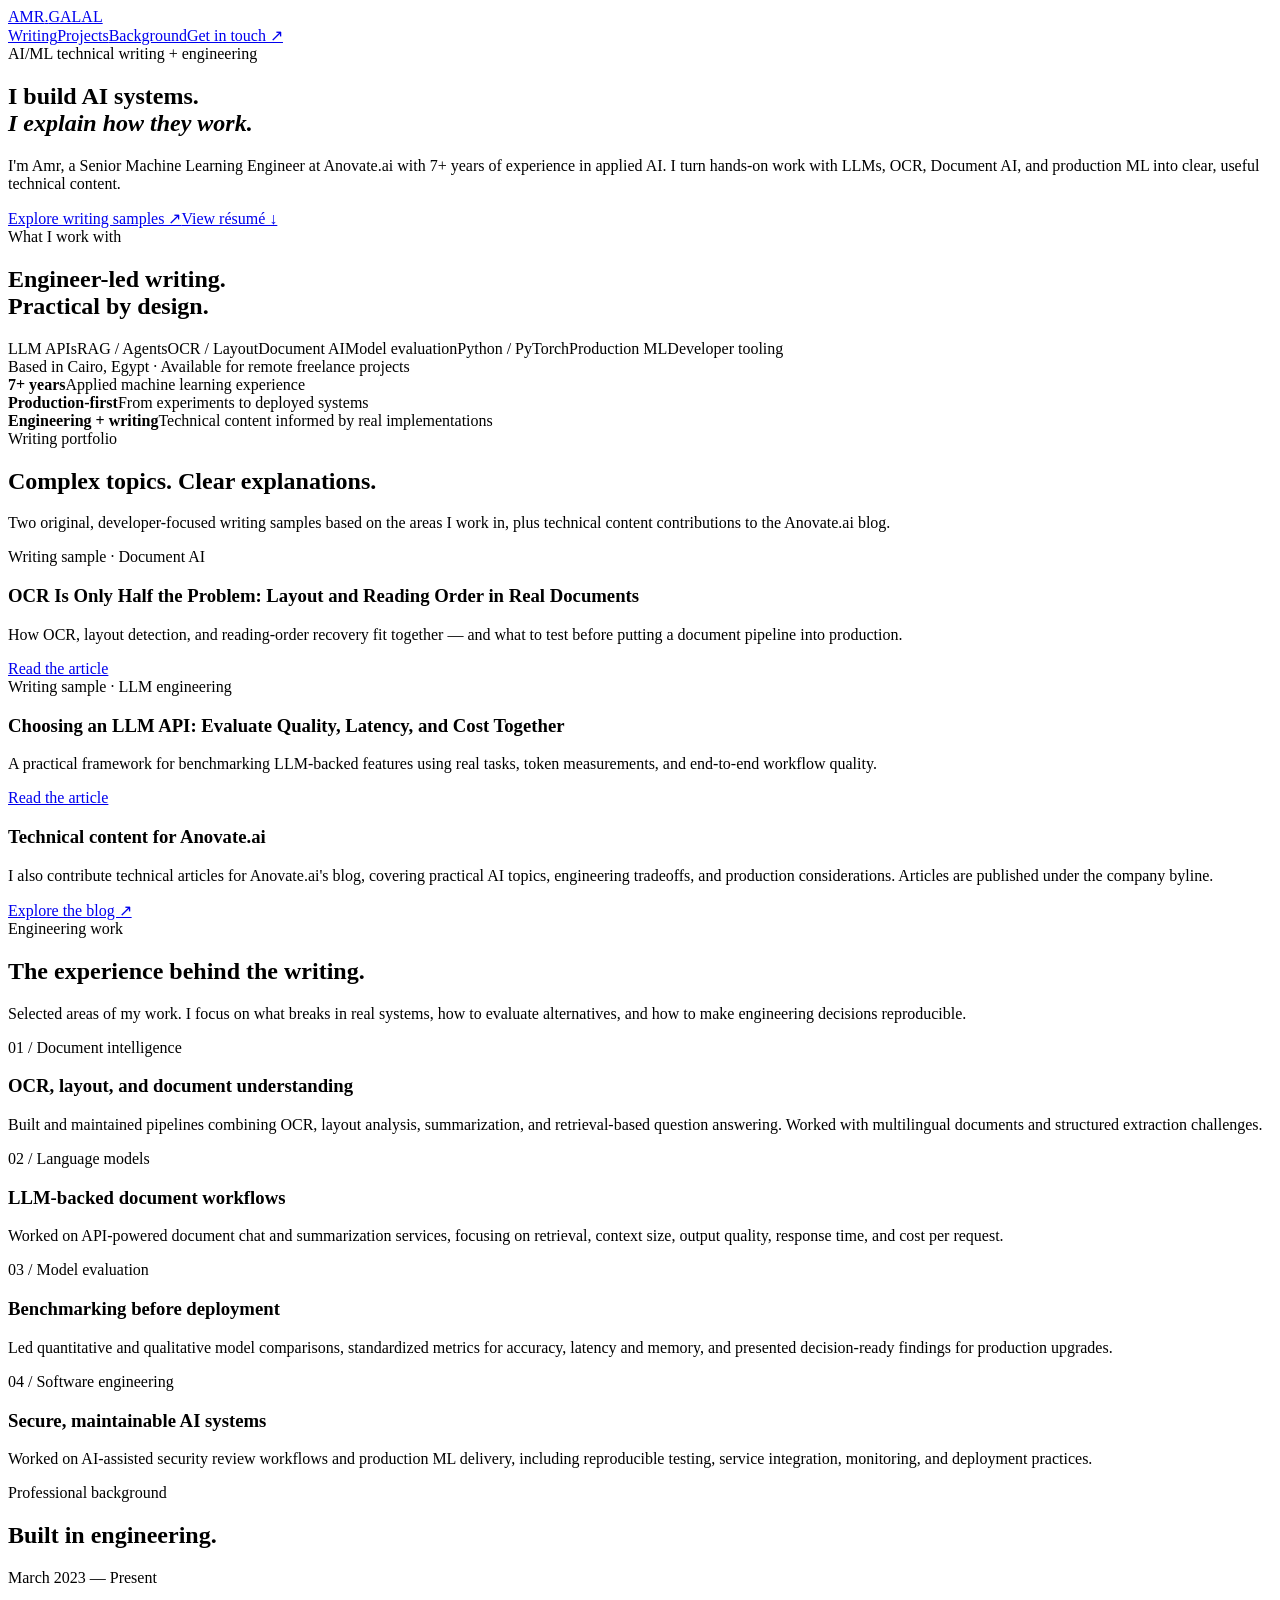
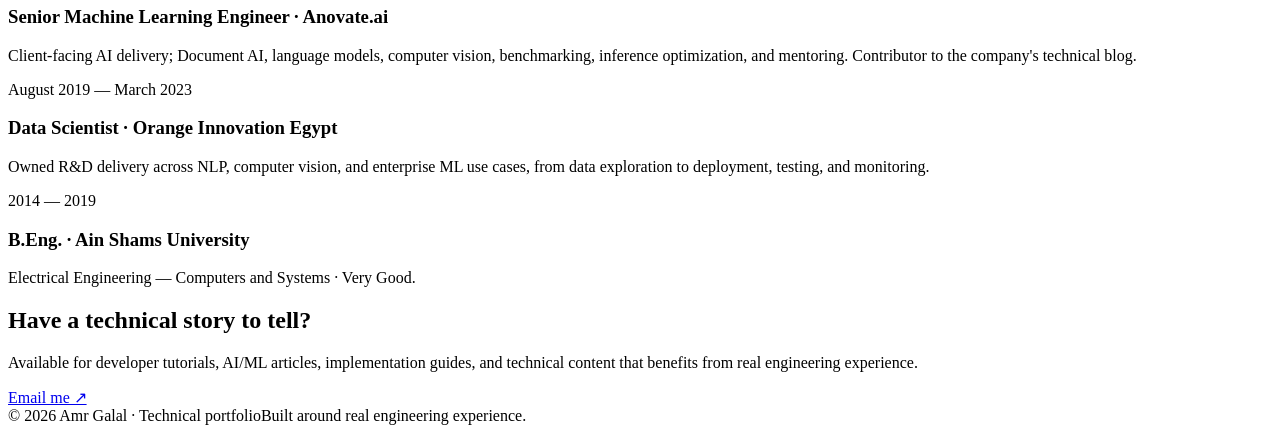
==== index.html @ cd38565d "Add portfolio index.html" ====
<!doctype html><html lang="en"><head><meta charset="utf-8"><meta name="viewport" content="width=device-width,initial-scale=1"><meta name="theme-color" content="#f9fbfe"><meta name="description" content="Amr Galal — senior ML engineer and AI/ML technical writer. Production experience with LLMs, OCR, Document AI, RAG, and model evaluation."><title>Amr Galal | AI/ML Technical Writer & Senior ML Engineer</title><link rel="stylesheet" href="style.css"></head><body>
<nav><a class="brand" href="#top">AMR<span>.</span>GALAL</a><div class="navlinks"><a href="#writing">Writing</a><a href="#projects">Projects</a><a href="#experience">Background</a><a class="pill" href="mailto:a.galal.arafa@gmail.com">Get in touch ↗</a></div></nav>
<main id="top">
<section class="hero"><div><div class="eyebrow">AI/ML technical writing + engineering</div><h1>I build AI systems.<br><em>I explain how they work.</em></h1><p class="lead">I'm Amr, a Senior Machine Learning Engineer at Anovate.ai with 7+ years of experience in applied AI. I turn hands-on work with LLMs, OCR, Document AI, and production ML into clear, useful technical content.</p><div class="actions"><a class="btn" href="#writing">Explore writing samples ↗</a><a class="btn secondary" href="Amr_Galal_Technical_Writer_Resume.pdf" target="_blank" rel="noopener">View résumé ↓</a></div></div><aside class="panel"><div class="mini">What I work with</div><h2>Engineer-led writing.<br>Practical by design.</h2><div class="skills-mini"><span>LLM APIs</span><span>RAG / Agents</span><span>OCR / Layout</span><span>Document AI</span><span>Model evaluation</span><span>Python / PyTorch</span><span>Production ML</span><span>Developer tooling</span></div><div class="bottom">Based in Cairo, Egypt · Available for remote freelance projects</div></aside></section>
<div class="stats"><div class="stat"><strong>7+ years</strong><span>Applied machine learning experience</span></div><div class="stat"><strong>Production-first</strong><span>From experiments to deployed systems</span></div><div class="stat"><strong>Engineering + writing</strong><span>Technical content informed by real implementations</span></div></div>
<section class="section" id="writing"><div class="section-header"><div><div class="kicker">Writing portfolio</div><h2>Complex topics. Clear explanations.</h2><p class="deck">Two original, developer-focused writing samples based on the areas I work in, plus technical content contributions to the Anovate.ai blog.</p></div></div>
<div class="grid2"><article class="tile"><div class="tag">Writing sample · Document AI</div><h3>OCR Is Only Half the Problem: Layout and Reading Order in Real Documents</h3><p>How OCR, layout detection, and reading-order recovery fit together — and what to test before putting a document pipeline into production.</p><a class="read" href="writing/ocr-layout-reading-order.html">Read the article</a></article>
<article class="tile"><div class="tag">Writing sample · LLM engineering</div><h3>Choosing an LLM API: Evaluate Quality, Latency, and Cost Together</h3><p>A practical framework for benchmarking LLM-backed features using real tasks, token measurements, and end-to-end workflow quality.</p><a class="read" href="writing/evaluating-llm-apis.html">Read the article</a></article></div>
<div class="published"><div><h3>Technical content for Anovate.ai</h3><p>I also contribute technical articles for Anovate.ai's blog, covering practical AI topics, engineering tradeoffs, and production considerations. Articles are published under the company byline.</p></div><a href="https://anovate.ai/blog" target="_blank" rel="noopener noreferrer">Explore the blog ↗</a></div>
</section>
<section class="section" id="projects"><div class="section-header"><div><div class="kicker">Engineering work</div><h2>The experience behind the writing.</h2><p class="deck">Selected areas of my work. I focus on what breaks in real systems, how to evaluate alternatives, and how to make engineering decisions reproducible.</p></div></div><div class="grid2">
<article class="tile project"><div class="num">01 / Document intelligence</div><h3>OCR, layout, and document understanding</h3><p>Built and maintained pipelines combining OCR, layout analysis, summarization, and retrieval-based question answering. Worked with multilingual documents and structured extraction challenges.</p></article>
<article class="tile project"><div class="num">02 / Language models</div><h3>LLM-backed document workflows</h3><p>Worked on API-powered document chat and summarization services, focusing on retrieval, context size, output quality, response time, and cost per request.</p></article>
<article class="tile project"><div class="num">03 / Model evaluation</div><h3>Benchmarking before deployment</h3><p>Led quantitative and qualitative model comparisons, standardized metrics for accuracy, latency and memory, and presented decision-ready findings for production upgrades.</p></article>
<article class="tile project"><div class="num">04 / Software engineering</div><h3>Secure, maintainable AI systems</h3><p>Worked on AI-assisted security review workflows and production ML delivery, including reproducible testing, service integration, monitoring, and deployment practices.</p></article>
</div></section>
<section class="section" id="experience"><div class="section-header"><div><div class="kicker">Professional background</div><h2>Built in engineering.</h2></div></div><div class="timeline"><div class="job"><div class="date">March 2023 — Present</div><h3>Senior Machine Learning Engineer · Anovate.ai</h3><p>Client-facing AI delivery; Document AI, language models, computer vision, benchmarking, inference optimization, and mentoring. Contributor to the company's technical blog.</p></div><div class="job"><div class="date">August 2019 — March 2023</div><h3>Data Scientist · Orange Innovation Egypt</h3><p>Owned R&D delivery across NLP, computer vision, and enterprise ML use cases, from data exploration to deployment, testing, and monitoring.</p></div><div class="job"><div class="date">2014 — 2019</div><h3>B.Eng. · Ain Shams University</h3><p>Electrical Engineering — Computers and Systems · Very Good.</p></div></div></section>
<section class="contact" id="contact"><div><h2>Have a technical story to tell?</h2><p>Available for developer tutorials, AI/ML articles, implementation guides, and technical content that benefits from real engineering experience.</p></div><div class="actions"><a class="btn" href="mailto:a.galal.arafa@gmail.com">Email me ↗</a><a class="btn secondary" style="background:transparent;border-color:#7385a4;color:white" href="https://www.linkedin.com/in/amrgalal7" target="_blank" rel="noopener noreferrer">LinkedIn ↗</a></div></section>
</main><footer><span>© 2026 Amr Galal · Technical portfolio</span><span>Built around real engineering experience.</span></footer></body></html>
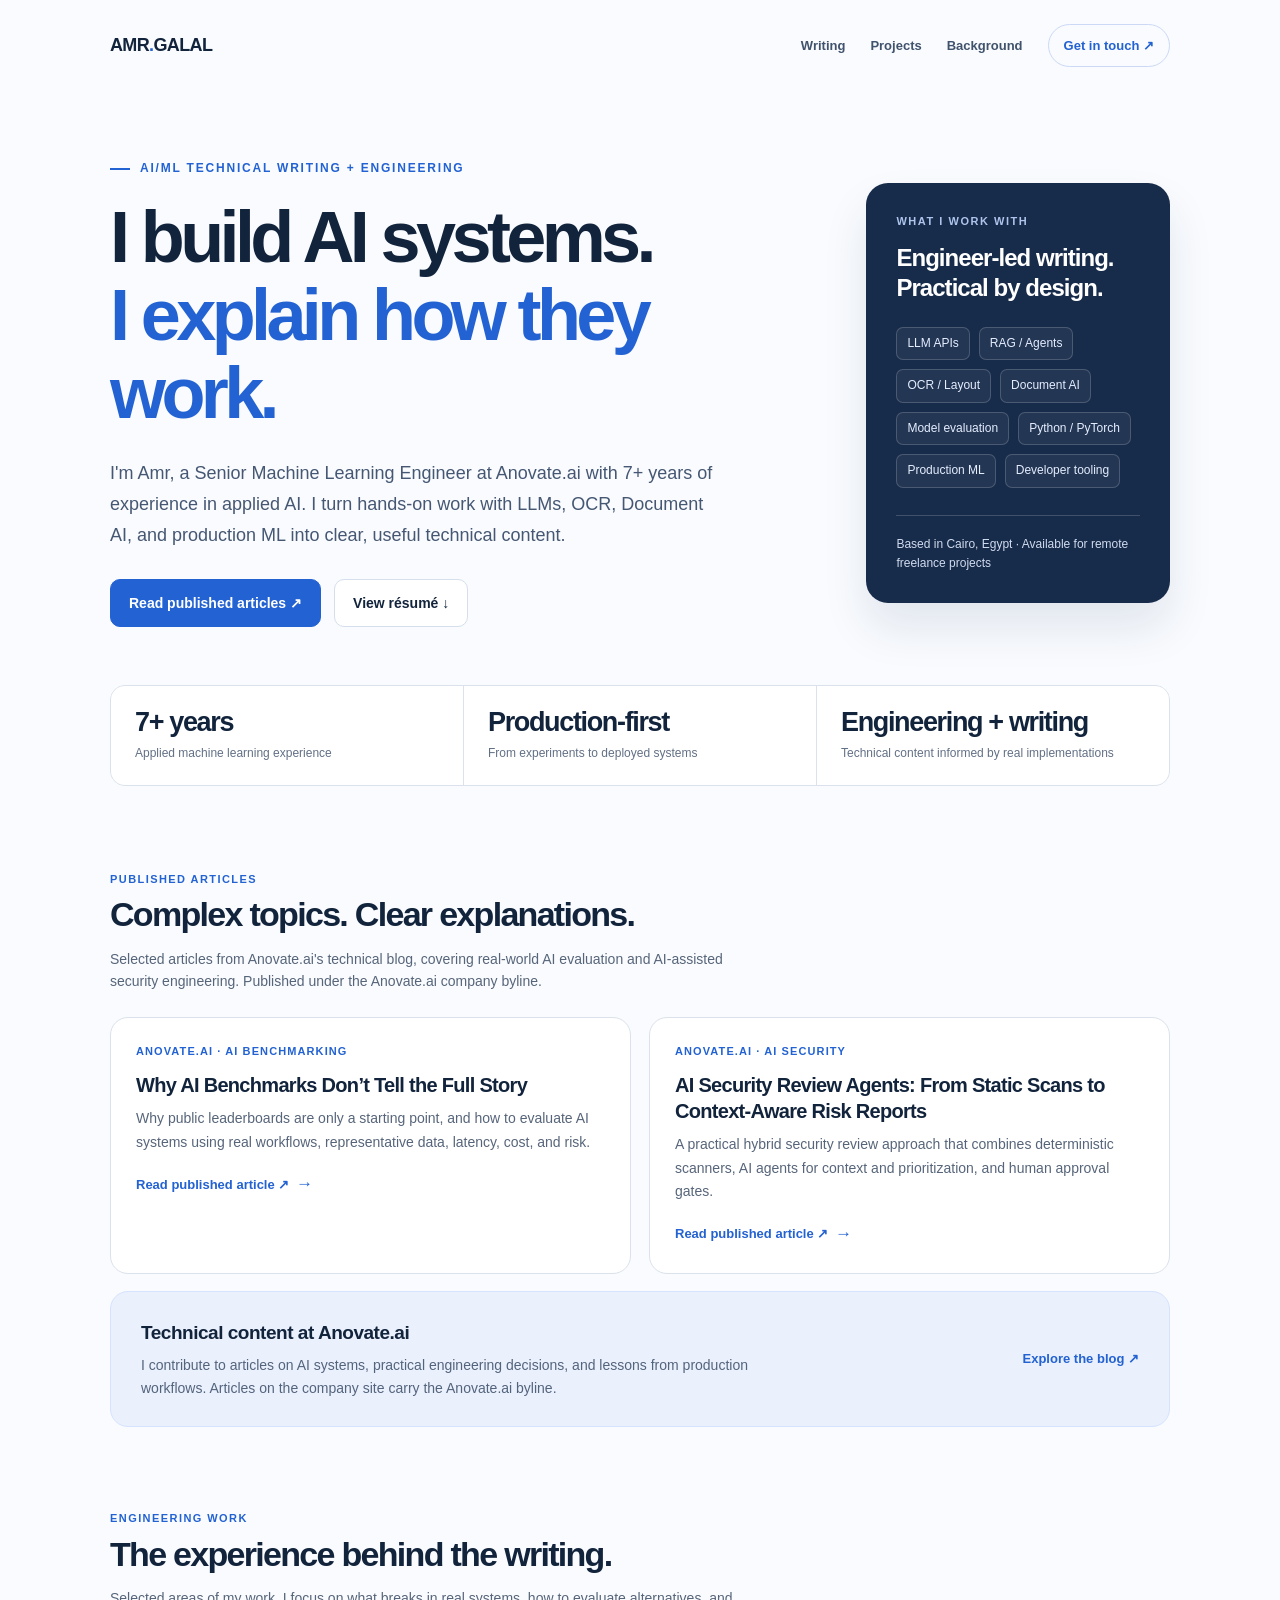
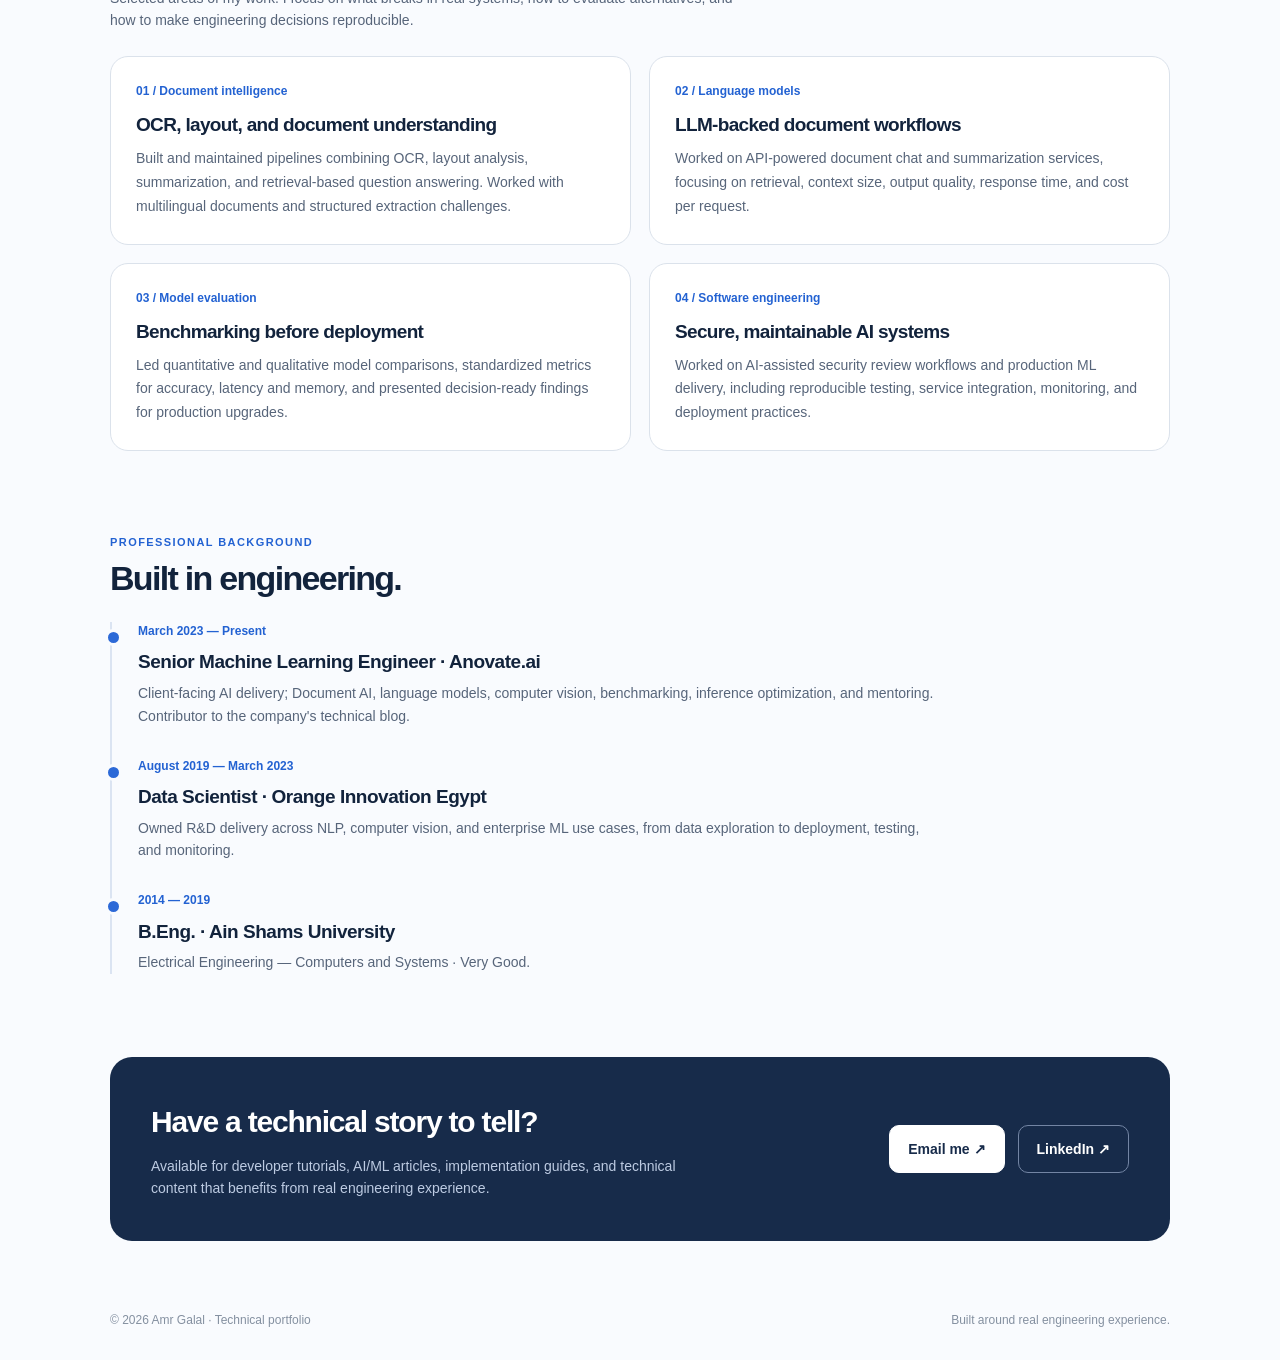
==== commit fb0740ba: "Use published Anovate.ai articles and original ML engineering CV" ====
--- a/index.html
+++ b/index.html
@@ -1,12 +1,14 @@
-<!doctype html><html lang="en"><head><meta charset="utf-8"><meta name="viewport" content="width=device-width,initial-scale=1"><meta name="theme-color" content="#f9fbfe"><meta name="description" content="Amr Galal — senior ML engineer and AI/ML technical writer. Production experience with LLMs, OCR, Document AI, RAG, and model evaluation."><title>Amr Galal | AI/ML Technical Writer & Senior ML Engineer</title><link rel="stylesheet" href="style.css"></head><body>
+<!doctype html><html lang="en"><head><meta charset="utf-8"><meta name="viewport" content="width=device-width,initial-scale=1"><meta name="theme-color" content="#f9fbfe"><meta name="description" content="Amr Galal — senior ML engineer and AI/ML technical writer. Production experience with LLMs, OCR, Document AI, RAG, and model evaluation."><title>Amr Galal | Senior ML Engineer & Technical Writer</title><link rel="stylesheet" href="style.css"></head><body>
 <nav><a class="brand" href="#top">AMR<span>.</span>GALAL</a><div class="navlinks"><a href="#writing">Writing</a><a href="#projects">Projects</a><a href="#experience">Background</a><a class="pill" href="mailto:a.galal.arafa@gmail.com">Get in touch ↗</a></div></nav>
 <main id="top">
-<section class="hero"><div><div class="eyebrow">AI/ML technical writing + engineering</div><h1>I build AI systems.<br><em>I explain how they work.</em></h1><p class="lead">I'm Amr, a Senior Machine Learning Engineer at Anovate.ai with 7+ years of experience in applied AI. I turn hands-on work with LLMs, OCR, Document AI, and production ML into clear, useful technical content.</p><div class="actions"><a class="btn" href="#writing">Explore writing samples ↗</a><a class="btn secondary" href="Amr_Galal_Technical_Writer_Resume.pdf" target="_blank" rel="noopener">View résumé ↓</a></div></div><aside class="panel"><div class="mini">What I work with</div><h2>Engineer-led writing.<br>Practical by design.</h2><div class="skills-mini"><span>LLM APIs</span><span>RAG / Agents</span><span>OCR / Layout</span><span>Document AI</span><span>Model evaluation</span><span>Python / PyTorch</span><span>Production ML</span><span>Developer tooling</span></div><div class="bottom">Based in Cairo, Egypt · Available for remote freelance projects</div></aside></section>
+<section class="hero"><div><div class="eyebrow">AI/ML technical writing + engineering</div><h1>I build AI systems.<br><em>I explain how they work.</em></h1><p class="lead">I'm Amr, a Senior Machine Learning Engineer at Anovate.ai with 7+ years of experience in applied AI. I turn hands-on work with LLMs, OCR, Document AI, and production ML into clear, useful technical content.</p><div class="actions"><a class="btn" href="#writing">Read published articles ↗</a><a class="btn secondary" href="Amr_Galal_CV.pdf" target="_blank" rel="noopener">View résumé ↓</a></div></div><aside class="panel"><div class="mini">What I work with</div><h2>Engineer-led writing.<br>Practical by design.</h2><div class="skills-mini"><span>LLM APIs</span><span>RAG / Agents</span><span>OCR / Layout</span><span>Document AI</span><span>Model evaluation</span><span>Python / PyTorch</span><span>Production ML</span><span>Developer tooling</span></div><div class="bottom">Based in Cairo, Egypt · Available for remote freelance projects</div></aside></section>
 <div class="stats"><div class="stat"><strong>7+ years</strong><span>Applied machine learning experience</span></div><div class="stat"><strong>Production-first</strong><span>From experiments to deployed systems</span></div><div class="stat"><strong>Engineering + writing</strong><span>Technical content informed by real implementations</span></div></div>
-<section class="section" id="writing"><div class="section-header"><div><div class="kicker">Writing portfolio</div><h2>Complex topics. Clear explanations.</h2><p class="deck">Two original, developer-focused writing samples based on the areas I work in, plus technical content contributions to the Anovate.ai blog.</p></div></div>
-<div class="grid2"><article class="tile"><div class="tag">Writing sample · Document AI</div><h3>OCR Is Only Half the Problem: Layout and Reading Order in Real Documents</h3><p>How OCR, layout detection, and reading-order recovery fit together — and what to test before putting a document pipeline into production.</p><a class="read" href="writing/ocr-layout-reading-order.html">Read the article</a></article>
-<article class="tile"><div class="tag">Writing sample · LLM engineering</div><h3>Choosing an LLM API: Evaluate Quality, Latency, and Cost Together</h3><p>A practical framework for benchmarking LLM-backed features using real tasks, token measurements, and end-to-end workflow quality.</p><a class="read" href="writing/evaluating-llm-apis.html">Read the article</a></article></div>
-<div class="published"><div><h3>Technical content for Anovate.ai</h3><p>I also contribute technical articles for Anovate.ai's blog, covering practical AI topics, engineering tradeoffs, and production considerations. Articles are published under the company byline.</p></div><a href="https://anovate.ai/blog" target="_blank" rel="noopener noreferrer">Explore the blog ↗</a></div>
+<section class="section" id="writing"><div class="section-header"><div><div class="kicker">Published articles</div><h2>Complex topics. Clear explanations.</h2><p class="deck">Selected articles from Anovate.ai's technical blog, covering real-world AI evaluation and AI-assisted security engineering. Published under the Anovate.ai company byline.</p></div></div>
+<div class="grid2">
+<article class="tile"><div class="tag">Anovate.ai · AI benchmarking</div><h3>Why AI Benchmarks Don’t Tell the Full Story</h3><p>Why public leaderboards are only a starting point, and how to evaluate AI systems using real workflows, representative data, latency, cost, and risk.</p><a class="read" href="https://anovate.ai/blog/why-ai-benchmarks-dont-tell-the-full-story" target="_blank" rel="noopener noreferrer">Read published article ↗</a></article>
+<article class="tile"><div class="tag">Anovate.ai · AI security</div><h3>AI Security Review Agents: From Static Scans to Context-Aware Risk Reports</h3><p>A practical hybrid security review approach that combines deterministic scanners, AI agents for context and prioritization, and human approval gates.</p><a class="read" href="https://anovate.ai/blog/ai-security-review-agents" target="_blank" rel="noopener noreferrer">Read published article ↗</a></article>
+</div>
+<div class="published"><div><h3>Technical content at Anovate.ai</h3><p>I contribute to articles on AI systems, practical engineering decisions, and lessons from production workflows. Articles on the company site carry the Anovate.ai byline.</p></div><a href="https://anovate.ai/blog" target="_blank" rel="noopener noreferrer">Explore the blog ↗</a></div>
 </section>
 <section class="section" id="projects"><div class="section-header"><div><div class="kicker">Engineering work</div><h2>The experience behind the writing.</h2><p class="deck">Selected areas of my work. I focus on what breaks in real systems, how to evaluate alternatives, and how to make engineering decisions reproducible.</p></div></div><div class="grid2">
 <article class="tile project"><div class="num">01 / Document intelligence</div><h3>OCR, layout, and document understanding</h3><p>Built and maintained pipelines combining OCR, layout analysis, summarization, and retrieval-based question answering. Worked with multilingual documents and structured extraction challenges.</p></article>
--- a/style.css
+++ b/style.css
@@ -0,0 +1,5 @@
+
+:root{--ink:#12233c;--muted:#57657a;--light:#eff3f8;--line:#dbe2eb;--blue:#2362d2;--blue2:#144aaf;--white:#fff;--bg:#f9fbfe;--r:18px}
+*{box-sizing:border-box}html{scroll-behavior:smooth}body{margin:0;background:var(--bg);color:var(--ink);font-family:Inter,ui-sans-serif,-apple-system,BlinkMacSystemFont,"Segoe UI",Arial,sans-serif;line-height:1.62;-webkit-font-smoothing:antialiased}a{color:var(--blue);text-decoration:none}a:hover{text-decoration:underline}nav{display:flex;justify-content:space-between;align-items:center;gap:12px;max-width:1120px;margin:auto;padding:24px 30px}.brand{color:var(--ink);font-size:18px;font-weight:800;letter-spacing:-.035em}.brand span{color:var(--blue)}nav .navlinks{display:flex;align-items:center;gap:25px;font-size:13px;font-weight:650}nav .navlinks a{color:#40526c}nav .navlinks .pill{color:var(--blue);border:1px solid #cbd9f6;padding:10px 15px;border-radius:100px}main{max-width:1120px;margin:auto;padding:0 30px}.hero{padding:68px 0 58px;display:grid;grid-template-columns: minmax(0,1.4fr) minmax(300px,.6fr);align-items:center;gap:48px}.eyebrow{color:var(--blue);font-size:12px;font-weight:800;text-transform:uppercase;letter-spacing:.15em;display:flex;gap:10px;align-items:center}.eyebrow:before{content:'';width:20px;height:2px;background:var(--blue)}h1{font-size:clamp(42px,5.7vw,72px);line-height:1.08;letter-spacing:-.064em;margin:21px 0 25px;font-weight:850}h1 em{font-style:normal;color:var(--blue)}.hero p.lead{font-size:18px;max-width:610px;color:#455773;line-height:1.74;margin:0 0 27px}.actions{display:flex;flex-wrap:wrap;gap:13px}.btn{display:inline-flex;align-items:center;justify-content:center;gap:10px;padding:12px 18px;border-radius:10px;background:var(--blue);color:white;font-size:14px;font-weight:750;border:1px solid var(--blue);transition:transform .2s,background .2s}.btn:hover{background:var(--blue2);text-decoration:none;transform:translateY(-1px)}.btn.secondary{background:white;color:var(--ink);border-color:#d5dfec}.btn.secondary:hover{background:var(--light)}.panel{background:#172b4a;color:#fff;padding:30px;border-radius:22px;box-shadow:0 25px 45px rgba(20,48,95,.1)}.panel .mini{color:#afc4ec;text-transform:uppercase;letter-spacing:.14em;font-size:11px;font-weight:800}.panel h2{font-size:24px;letter-spacing:-.04em;line-height:1.25;margin:12px 0 24px}.skills-mini{display:flex;flex-wrap:wrap;gap:9px}.skills-mini span{border:1px solid rgba(255,255,255,.18);background:rgba(255,255,255,.055);padding:6px 10px;font-size:12px;border-radius:7px;color:#e5edff}.panel .bottom{border-top:1px solid rgba(255,255,255,.18);padding-top:19px;margin-top:27px;color:#d1dbef;font-size:12px}.stats{display:grid;grid-template-columns:repeat(3,1fr);gap:1px;background:var(--line);border:1px solid var(--line);border-radius:15px;overflow:hidden;margin-bottom:85px}.stat{background:white;padding:20px 24px}.stat strong{font-size:27px;font-weight:850;letter-spacing:-.05em;display:block;line-height:1.2}.stat span{font-size:12px;color:#627085}.section{margin:0 0 83px}.section-header{display:flex;align-items:flex-end;justify-content:space-between;gap:20px;margin-bottom:24px}.kicker{font-size:11px;letter-spacing:.13em;font-weight:800;color:var(--blue);text-transform:uppercase}.section h2{font-size:34px;line-height:1.18;letter-spacing:-.05em;margin:6px 0 0}.section .deck{max-width:650px;color:var(--muted);font-size:14px;margin:13px 0 0}.grid2{display:grid;grid-template-columns:1fr 1fr;gap:18px}.grid3{display:grid;grid-template-columns:repeat(3,1fr);gap:18px}.tile{background:var(--white);border:1px solid var(--line);border-radius:var(--r);padding:25px;min-width:0}.tile .tag{font-size:11px;text-transform:uppercase;letter-spacing:.1em;font-weight:750;color:var(--blue)}.tile h3{font-size:20px;letter-spacing:-.035em;line-height:1.3;margin:11px 0 9px}.tile p{color:var(--muted);font-size:14px;line-height:1.7;margin:0 0 16px}.tile .read{display:inline-flex;align-items:center;gap:7px;font-size:13px;font-weight:750}.tile .read:after{content:'→';font-size:17px}.published{display:flex;flex-wrap:wrap;align-items:center;justify-content:space-between;gap:22px;background:#eaf0fc;border:1px solid #d5e3ff;border-radius:var(--r);padding:26px 30px;margin-top:17px}.published h3{margin:0 0 6px;font-size:19px;letter-spacing:-.025em}.published p{margin:0;max-width:640px;font-size:14px;color:#53647d}.published a{white-space:nowrap;font-weight:800;font-size:13px}.project .num{font-size:12px;color:var(--blue);font-weight:850}.project h3{font-size:19px;margin:12px 0 9px}.project p{font-size:14px;margin:0;color:var(--muted);line-height:1.7}.timeline{border-left:2px solid #dbe4f2;padding-left:26px;margin-top:12px}.job{position:relative;padding:0 0 29px}.job:last-child{padding-bottom:0}.job:before{content:'';position:absolute;left:-33px;top:7px;width:11px;height:11px;border-radius:50%;background:#2c69d7;border:3px solid var(--bg)}.job .date{font-size:12px;color:var(--blue);font-weight:750}.job h3{font-size:19px;margin:6px 0 4px;letter-spacing:-.025em}.job p{margin:0;color:var(--muted);font-size:14px;max-width:800px}.contact{background:#172b4a;border-radius:22px;padding:41px;color:#fff;margin-bottom:70px;display:flex;align-items:center;justify-content:space-between;gap:25px}.contact h2{font-size:30px;letter-spacing:-.04em;margin:0 0 8px}.contact p{margin:0;color:#bdcbe2;font-size:14px;max-width:570px}.contact .btn{background:white;color:#172b4a;border-color:white;white-space:nowrap}footer{max-width:1120px;margin:auto;padding:0 30px 30px;display:flex;justify-content:space-between;gap:15px;color:#8490a0;font-size:12px}footer a{color:#627085}
+.articlemain{max-width:800px;padding-top:35px}.back{font-size:13px;font-weight:700}.article-kicker{font-size:12px;text-transform:uppercase;letter-spacing:.13em;font-weight:750;color:var(--blue);margin-top:44px}.article-title{font-size:clamp(39px,5.7vw,61px);line-height:1.09;letter-spacing:-.055em;margin:14px 0 20px}.article-lead{font-size:19px;line-height:1.65;color:#475874;margin:0 0 26px}.article-meta{border-bottom:1px solid var(--line);padding-bottom:30px;color:#718098;font-size:12px;margin-bottom:34px}.prose{font-size:15.5px;color:#2c3c54;line-height:1.85}.prose h2{font-size:26px;line-height:1.3;color:var(--ink);letter-spacing:-.04em;margin:36px 0 10px}.prose h3{font-size:19px;line-height:1.3;color:var(--ink);margin:24px 0 9px}.prose p{margin:0 0 17px}.prose ul,.prose ol{padding-left:24px;margin:8px 0 24px}.prose li{margin:8px 0}.prose code{background:#eaf0f8;padding:2px 5px;border-radius:4px;font-size:.89em}.prose pre{overflow-x:auto;background:#152842;color:#e6edfa;padding:22px;border-radius:12px;font-size:13px;line-height:1.7}.prose pre code{background:none;color:inherit;padding:0;font-size:inherit}.note{background:#f0f5fd;border-left:3px solid #3a72de;padding:15px 19px;color:#3f5271;border-radius:0 9px 9px 0;margin:22px 0}.article-footer{display:flex;justify-content:space-between;gap:15px;padding:34px 0 65px;border-top:1px solid var(--line);margin-top:40px;font-size:13px}
+@media(max-width:800px){.hero{grid-template-columns:1fr;gap:24px;padding-top:30px}.panel{max-width:560px}.stats,.grid3{grid-template-columns:1fr}.grid2{grid-template-columns:1fr}.stats{margin-bottom:65px}.section{margin-bottom:65px}.contact{flex-direction:column;align-items:flex-start}.section-header{display:block}}@media(max-width:520px){nav{padding:19px 20px}.navlinks a:not(.pill){display:none}main{padding:0 20px}h1{font-size:44px}.hero p.lead{font-size:16px}.stat{padding:17px 20px}.section h2{font-size:29px}.contact{padding:29px}.published{padding:22px}footer{padding:0 20px 26px;flex-wrap:wrap}}
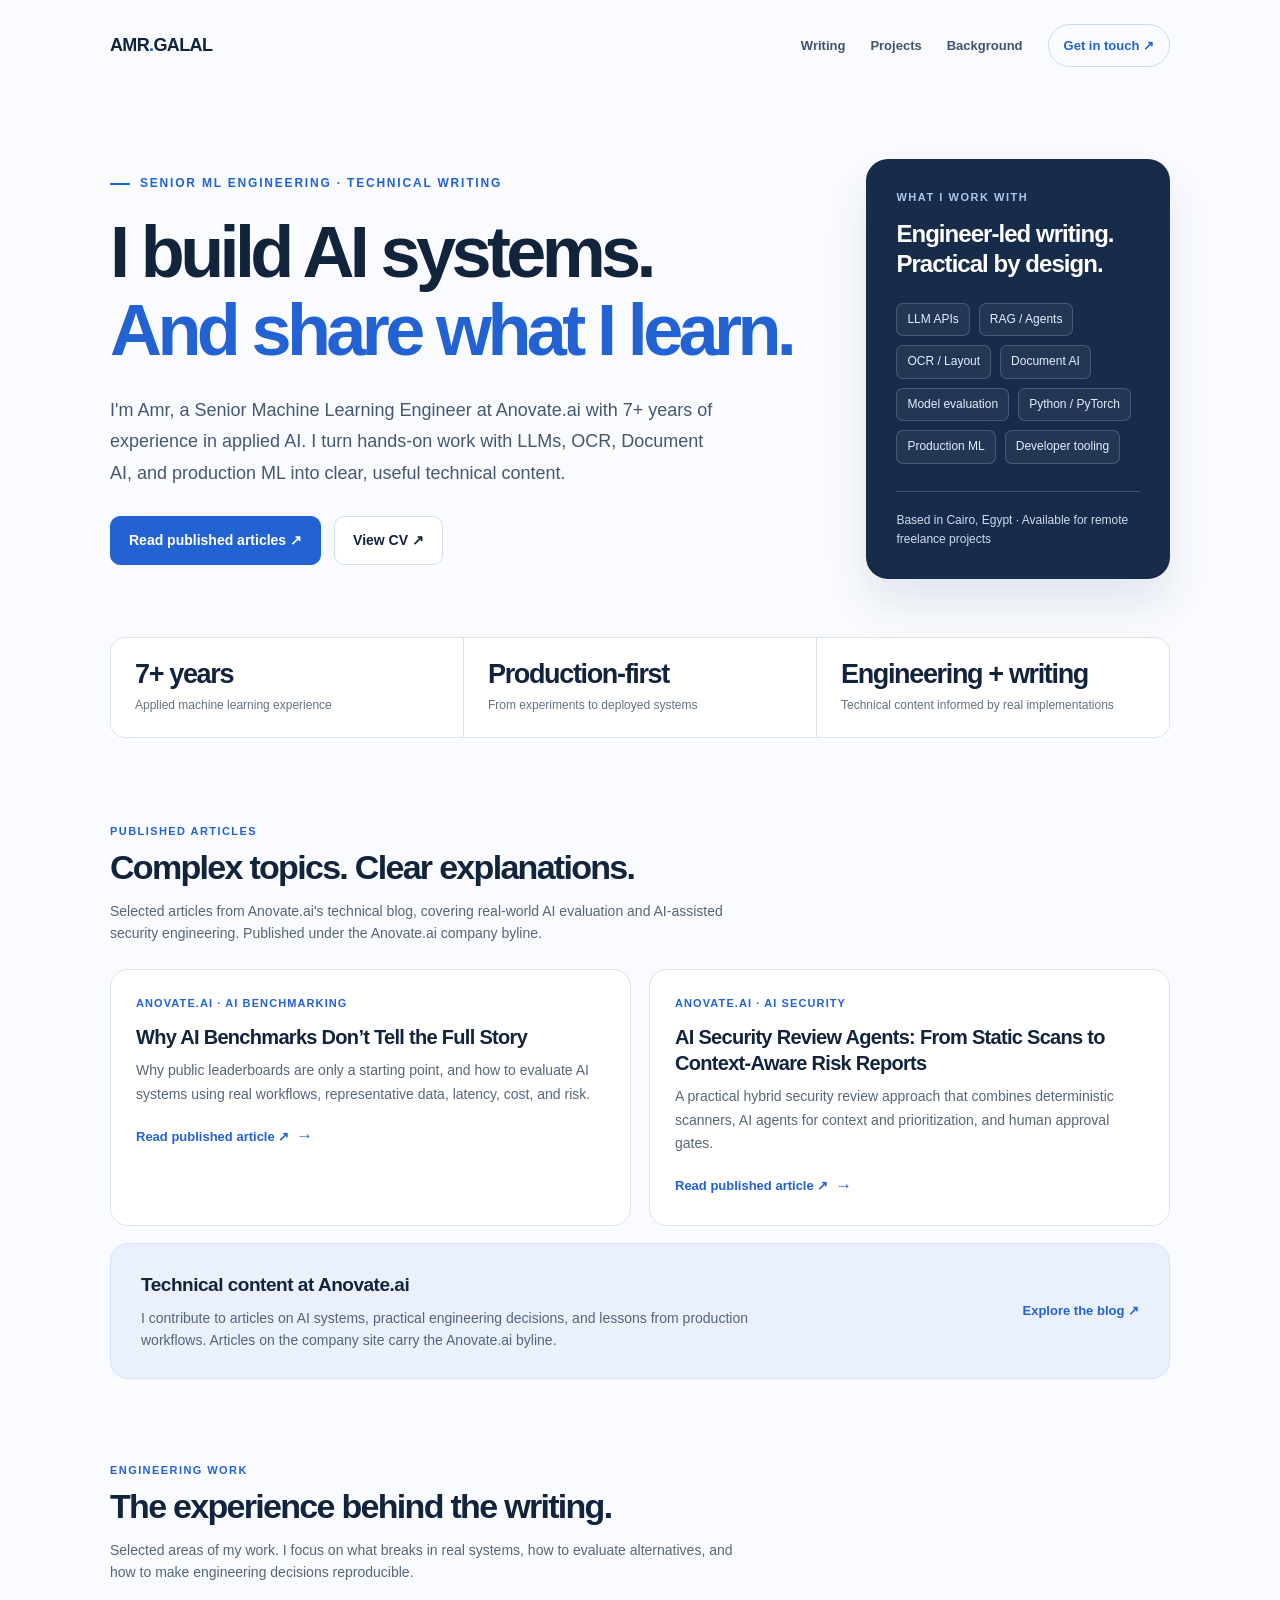
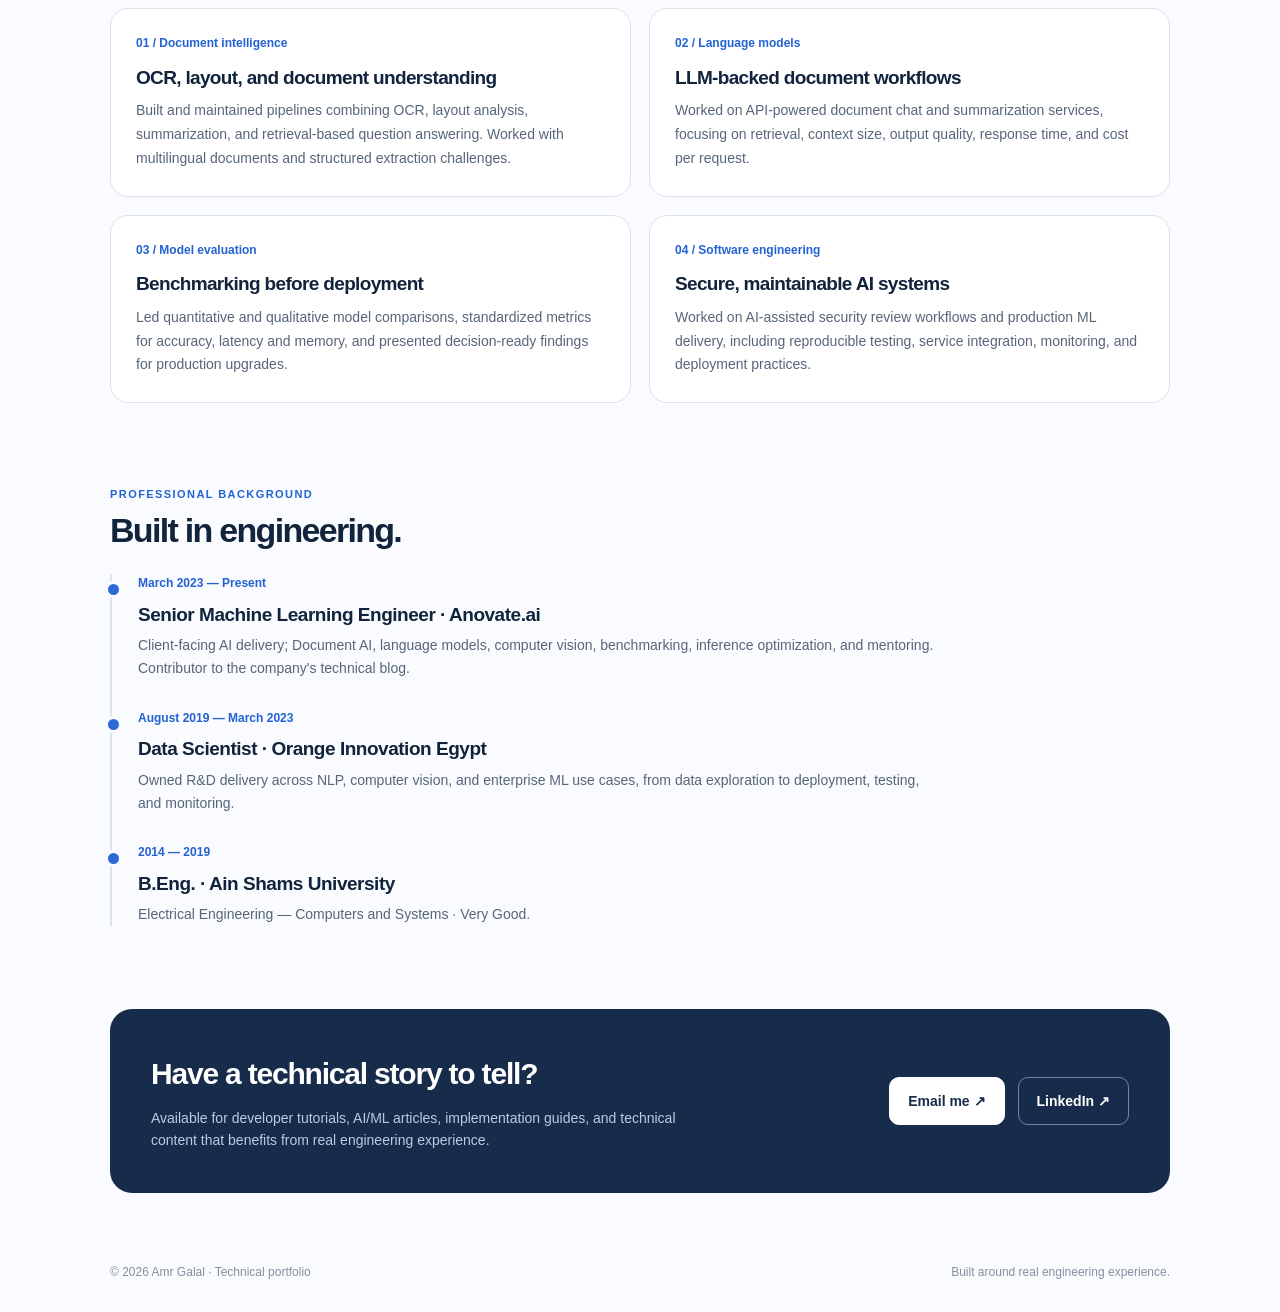
==== commit ca129f39: "Link general ML engineer CV and refine portfolio positioning" ====
--- a/index.html
+++ b/index.html
@@ -1,7 +1,7 @@
-<!doctype html><html lang="en"><head><meta charset="utf-8"><meta name="viewport" content="width=device-width,initial-scale=1"><meta name="theme-color" content="#f9fbfe"><meta name="description" content="Amr Galal — senior ML engineer and AI/ML technical writer. Production experience with LLMs, OCR, Document AI, RAG, and model evaluation."><title>Amr Galal | Senior ML Engineer & Technical Writer</title><link rel="stylesheet" href="style.css"></head><body>
+<!doctype html><html lang="en"><head><meta charset="utf-8"><meta name="viewport" content="width=device-width,initial-scale=1"><meta name="theme-color" content="#f9fbfe"><meta name="description" content="Amr Galal — senior ML engineer and AI/ML technical writer. Production experience with LLMs, OCR, Document AI, RAG, and model evaluation."><title>Amr Galal | Senior Machine Learning Engineer | Amr Galal</title><link rel="stylesheet" href="style.css"></head><body>
 <nav><a class="brand" href="#top">AMR<span>.</span>GALAL</a><div class="navlinks"><a href="#writing">Writing</a><a href="#projects">Projects</a><a href="#experience">Background</a><a class="pill" href="mailto:a.galal.arafa@gmail.com">Get in touch ↗</a></div></nav>
 <main id="top">
-<section class="hero"><div><div class="eyebrow">AI/ML technical writing + engineering</div><h1>I build AI systems.<br><em>I explain how they work.</em></h1><p class="lead">I'm Amr, a Senior Machine Learning Engineer at Anovate.ai with 7+ years of experience in applied AI. I turn hands-on work with LLMs, OCR, Document AI, and production ML into clear, useful technical content.</p><div class="actions"><a class="btn" href="#writing">Read published articles ↗</a><a class="btn secondary" href="Amr_Galal_CV.pdf" target="_blank" rel="noopener">View résumé ↓</a></div></div><aside class="panel"><div class="mini">What I work with</div><h2>Engineer-led writing.<br>Practical by design.</h2><div class="skills-mini"><span>LLM APIs</span><span>RAG / Agents</span><span>OCR / Layout</span><span>Document AI</span><span>Model evaluation</span><span>Python / PyTorch</span><span>Production ML</span><span>Developer tooling</span></div><div class="bottom">Based in Cairo, Egypt · Available for remote freelance projects</div></aside></section>
+<section class="hero"><div><div class="eyebrow">Senior ML engineering · technical writing</div><h1>I build AI systems.<br><em>And share what I learn.</em></h1><p class="lead">I'm Amr, a Senior Machine Learning Engineer at Anovate.ai with 7+ years of experience in applied AI. I turn hands-on work with LLMs, OCR, Document AI, and production ML into clear, useful technical content.</p><div class="actions"><a class="btn" href="#writing">Read published articles ↗</a><a class="btn secondary" href="cv.html" target="_blank" rel="noopener">View CV ↗</a></div></div><aside class="panel"><div class="mini">What I work with</div><h2>Engineer-led writing.<br>Practical by design.</h2><div class="skills-mini"><span>LLM APIs</span><span>RAG / Agents</span><span>OCR / Layout</span><span>Document AI</span><span>Model evaluation</span><span>Python / PyTorch</span><span>Production ML</span><span>Developer tooling</span></div><div class="bottom">Based in Cairo, Egypt · Available for remote freelance projects</div></aside></section>
 <div class="stats"><div class="stat"><strong>7+ years</strong><span>Applied machine learning experience</span></div><div class="stat"><strong>Production-first</strong><span>From experiments to deployed systems</span></div><div class="stat"><strong>Engineering + writing</strong><span>Technical content informed by real implementations</span></div></div>
 <section class="section" id="writing"><div class="section-header"><div><div class="kicker">Published articles</div><h2>Complex topics. Clear explanations.</h2><p class="deck">Selected articles from Anovate.ai's technical blog, covering real-world AI evaluation and AI-assisted security engineering. Published under the Anovate.ai company byline.</p></div></div>
 <div class="grid2">
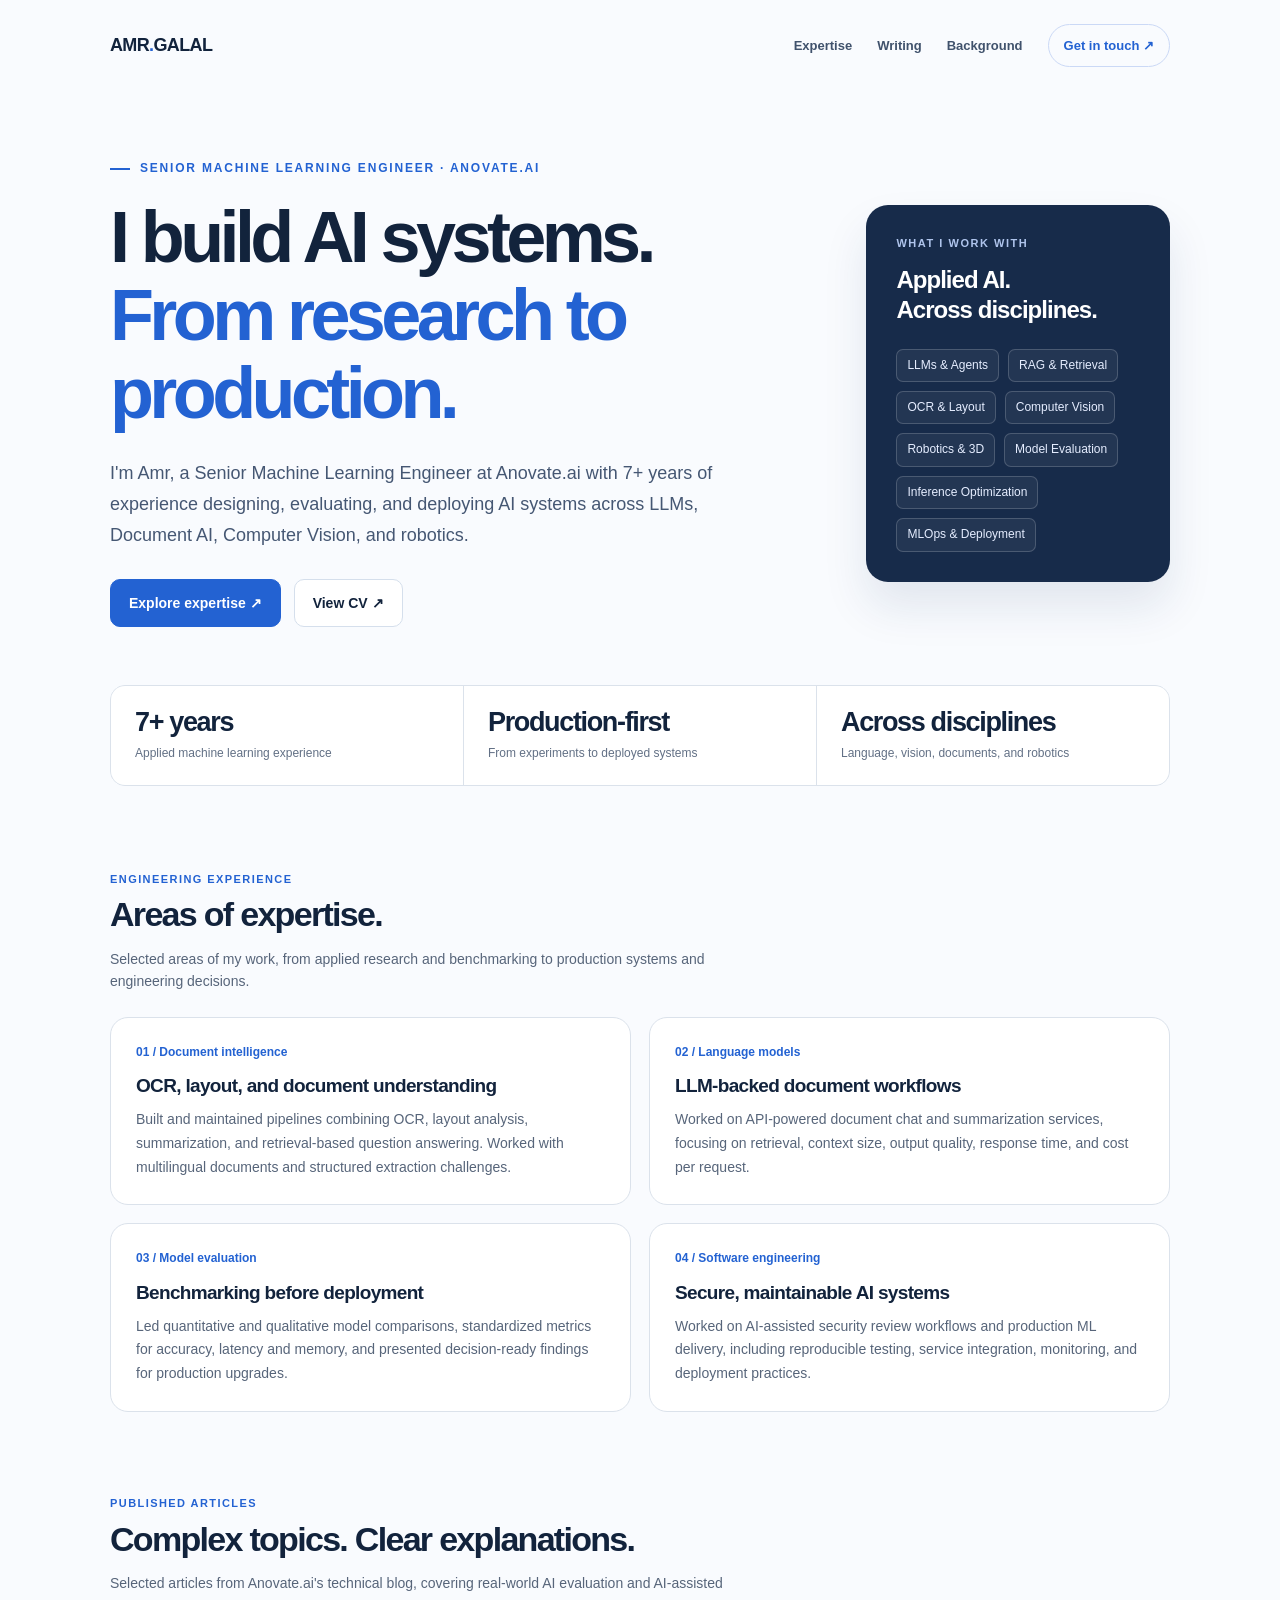
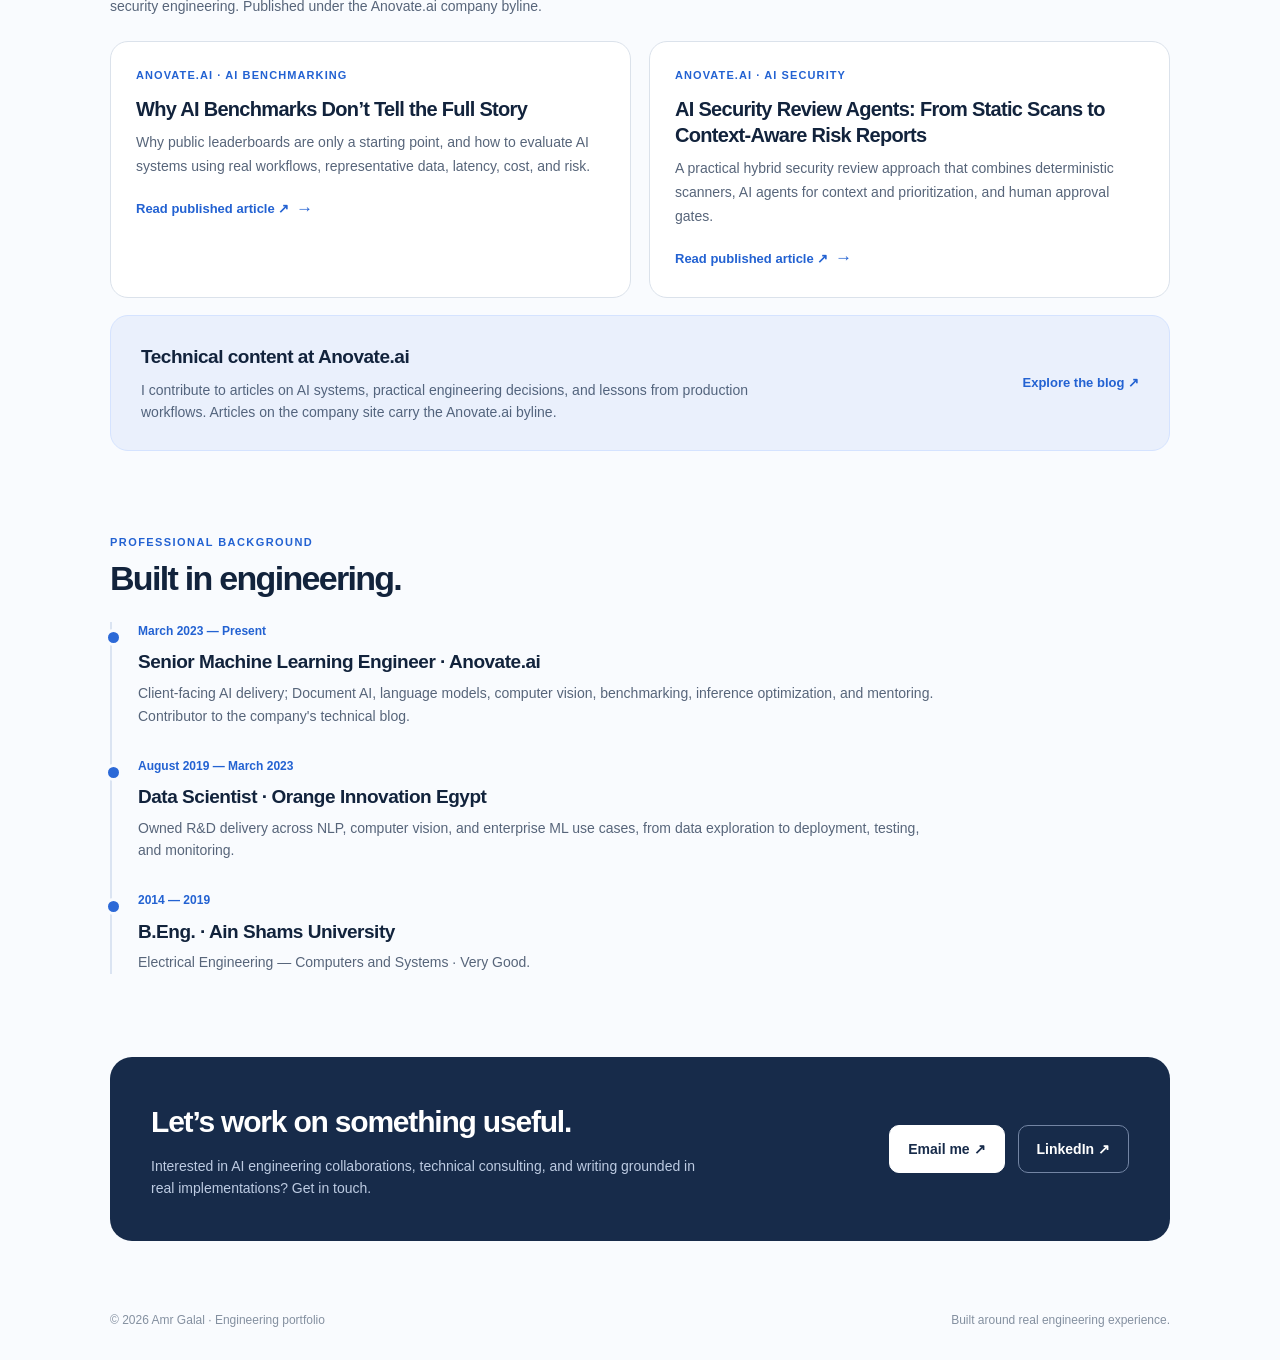
==== commit 55105352: "Refocus portfolio on engineering and place writing after expertise" ====
--- a/index.html
+++ b/index.html
@@ -1,8 +1,14 @@
-<!doctype html><html lang="en"><head><meta charset="utf-8"><meta name="viewport" content="width=device-width,initial-scale=1"><meta name="theme-color" content="#f9fbfe"><meta name="description" content="Amr Galal — senior ML engineer and AI/ML technical writer. Production experience with LLMs, OCR, Document AI, RAG, and model evaluation."><title>Amr Galal | Senior Machine Learning Engineer | Amr Galal</title><link rel="stylesheet" href="style.css"></head><body>
-<nav><a class="brand" href="#top">AMR<span>.</span>GALAL</a><div class="navlinks"><a href="#writing">Writing</a><a href="#projects">Projects</a><a href="#experience">Background</a><a class="pill" href="mailto:a.galal.arafa@gmail.com">Get in touch ↗</a></div></nav>
+<!doctype html><html lang="en"><head><meta charset="utf-8"><meta name="viewport" content="width=device-width,initial-scale=1"><meta name="theme-color" content="#f9fbfe"><meta name="description" content="Amr Galal — Senior Machine Learning Engineer with 7+ years of experience in LLMs, Document AI, Computer Vision, model evaluation, and production ML systems."><title>Amr Galal | Senior Machine Learning Engineer</title><link rel="stylesheet" href="style.css"></head><body>
+<nav><a class="brand" href="#top">AMR<span>.</span>GALAL</a><div class="navlinks"><a href="#projects">Expertise</a><a href="#writing">Writing</a><a href="#experience">Background</a><a class="pill" href="mailto:a.galal.arafa@gmail.com">Get in touch ↗</a></div></nav>
 <main id="top">
-<section class="hero"><div><div class="eyebrow">Senior ML engineering · technical writing</div><h1>I build AI systems.<br><em>And share what I learn.</em></h1><p class="lead">I'm Amr, a Senior Machine Learning Engineer at Anovate.ai with 7+ years of experience in applied AI. I turn hands-on work with LLMs, OCR, Document AI, and production ML into clear, useful technical content.</p><div class="actions"><a class="btn" href="#writing">Read published articles ↗</a><a class="btn secondary" href="cv.html" target="_blank" rel="noopener">View CV ↗</a></div></div><aside class="panel"><div class="mini">What I work with</div><h2>Engineer-led writing.<br>Practical by design.</h2><div class="skills-mini"><span>LLM APIs</span><span>RAG / Agents</span><span>OCR / Layout</span><span>Document AI</span><span>Model evaluation</span><span>Python / PyTorch</span><span>Production ML</span><span>Developer tooling</span></div><div class="bottom">Based in Cairo, Egypt · Available for remote freelance projects</div></aside></section>
-<div class="stats"><div class="stat"><strong>7+ years</strong><span>Applied machine learning experience</span></div><div class="stat"><strong>Production-first</strong><span>From experiments to deployed systems</span></div><div class="stat"><strong>Engineering + writing</strong><span>Technical content informed by real implementations</span></div></div>
+<section class="hero"><div><div class="eyebrow">Senior Machine Learning Engineer · Anovate.ai</div><h1>I build AI systems.<br><em>From research to production.</em></h1><p class="lead">I'm Amr, a Senior Machine Learning Engineer at Anovate.ai with 7+ years of experience designing, evaluating, and deploying AI systems across LLMs, Document AI, Computer Vision, and robotics.</p><div class="actions"><a class="btn" href="#projects">Explore expertise ↗</a><a class="btn secondary" href="cv.html" target="_blank" rel="noopener">View CV ↗</a></div></div><aside class="panel"><div class="mini">What I work with</div><h2>Applied AI.<br>Across disciplines.</h2><div class="skills-mini"><span>LLMs &amp; Agents</span><span>RAG &amp; Retrieval</span><span>OCR &amp; Layout</span><span>Computer Vision</span><span>Robotics &amp; 3D</span><span>Model Evaluation</span><span>Inference Optimization</span><span>MLOps &amp; Deployment</span></div></aside></section>
+<div class="stats"><div class="stat"><strong>7+ years</strong><span>Applied machine learning experience</span></div><div class="stat"><strong>Production-first</strong><span>From experiments to deployed systems</span></div><div class="stat"><strong>Across disciplines</strong><span>Language, vision, documents, and robotics</span></div></div>
+<section class="section" id="projects"><div class="section-header"><div><div class="kicker">Engineering experience</div><h2>Areas of expertise.</h2><p class="deck">Selected areas of my work, from applied research and benchmarking to production systems and engineering decisions.</p></div></div><div class="grid2">
+<article class="tile project"><div class="num">01 / Document intelligence</div><h3>OCR, layout, and document understanding</h3><p>Built and maintained pipelines combining OCR, layout analysis, summarization, and retrieval-based question answering. Worked with multilingual documents and structured extraction challenges.</p></article>
+<article class="tile project"><div class="num">02 / Language models</div><h3>LLM-backed document workflows</h3><p>Worked on API-powered document chat and summarization services, focusing on retrieval, context size, output quality, response time, and cost per request.</p></article>
+<article class="tile project"><div class="num">03 / Model evaluation</div><h3>Benchmarking before deployment</h3><p>Led quantitative and qualitative model comparisons, standardized metrics for accuracy, latency and memory, and presented decision-ready findings for production upgrades.</p></article>
+<article class="tile project"><div class="num">04 / Software engineering</div><h3>Secure, maintainable AI systems</h3><p>Worked on AI-assisted security review workflows and production ML delivery, including reproducible testing, service integration, monitoring, and deployment practices.</p></article>
+</div></section>
 <section class="section" id="writing"><div class="section-header"><div><div class="kicker">Published articles</div><h2>Complex topics. Clear explanations.</h2><p class="deck">Selected articles from Anovate.ai's technical blog, covering real-world AI evaluation and AI-assisted security engineering. Published under the Anovate.ai company byline.</p></div></div>
 <div class="grid2">
 <article class="tile"><div class="tag">Anovate.ai · AI benchmarking</div><h3>Why AI Benchmarks Don’t Tell the Full Story</h3><p>Why public leaderboards are only a starting point, and how to evaluate AI systems using real workflows, representative data, latency, cost, and risk.</p><a class="read" href="https://anovate.ai/blog/why-ai-benchmarks-dont-tell-the-full-story" target="_blank" rel="noopener noreferrer">Read published article ↗</a></article>
@@ -10,12 +16,6 @@
 </div>
 <div class="published"><div><h3>Technical content at Anovate.ai</h3><p>I contribute to articles on AI systems, practical engineering decisions, and lessons from production workflows. Articles on the company site carry the Anovate.ai byline.</p></div><a href="https://anovate.ai/blog" target="_blank" rel="noopener noreferrer">Explore the blog ↗</a></div>
 </section>
-<section class="section" id="projects"><div class="section-header"><div><div class="kicker">Engineering work</div><h2>The experience behind the writing.</h2><p class="deck">Selected areas of my work. I focus on what breaks in real systems, how to evaluate alternatives, and how to make engineering decisions reproducible.</p></div></div><div class="grid2">
-<article class="tile project"><div class="num">01 / Document intelligence</div><h3>OCR, layout, and document understanding</h3><p>Built and maintained pipelines combining OCR, layout analysis, summarization, and retrieval-based question answering. Worked with multilingual documents and structured extraction challenges.</p></article>
-<article class="tile project"><div class="num">02 / Language models</div><h3>LLM-backed document workflows</h3><p>Worked on API-powered document chat and summarization services, focusing on retrieval, context size, output quality, response time, and cost per request.</p></article>
-<article class="tile project"><div class="num">03 / Model evaluation</div><h3>Benchmarking before deployment</h3><p>Led quantitative and qualitative model comparisons, standardized metrics for accuracy, latency and memory, and presented decision-ready findings for production upgrades.</p></article>
-<article class="tile project"><div class="num">04 / Software engineering</div><h3>Secure, maintainable AI systems</h3><p>Worked on AI-assisted security review workflows and production ML delivery, including reproducible testing, service integration, monitoring, and deployment practices.</p></article>
-</div></section>
 <section class="section" id="experience"><div class="section-header"><div><div class="kicker">Professional background</div><h2>Built in engineering.</h2></div></div><div class="timeline"><div class="job"><div class="date">March 2023 — Present</div><h3>Senior Machine Learning Engineer · Anovate.ai</h3><p>Client-facing AI delivery; Document AI, language models, computer vision, benchmarking, inference optimization, and mentoring. Contributor to the company's technical blog.</p></div><div class="job"><div class="date">August 2019 — March 2023</div><h3>Data Scientist · Orange Innovation Egypt</h3><p>Owned R&D delivery across NLP, computer vision, and enterprise ML use cases, from data exploration to deployment, testing, and monitoring.</p></div><div class="job"><div class="date">2014 — 2019</div><h3>B.Eng. · Ain Shams University</h3><p>Electrical Engineering — Computers and Systems · Very Good.</p></div></div></section>
-<section class="contact" id="contact"><div><h2>Have a technical story to tell?</h2><p>Available for developer tutorials, AI/ML articles, implementation guides, and technical content that benefits from real engineering experience.</p></div><div class="actions"><a class="btn" href="mailto:a.galal.arafa@gmail.com">Email me ↗</a><a class="btn secondary" style="background:transparent;border-color:#7385a4;color:white" href="https://www.linkedin.com/in/amrgalal7" target="_blank" rel="noopener noreferrer">LinkedIn ↗</a></div></section>
-</main><footer><span>© 2026 Amr Galal · Technical portfolio</span><span>Built around real engineering experience.</span></footer></body></html>+<section class="contact" id="contact"><div><h2>Let’s work on something useful.</h2><p>Interested in AI engineering collaborations, technical consulting, and writing grounded in real implementations? Get in touch.</p></div><div class="actions"><a class="btn" href="mailto:a.galal.arafa@gmail.com">Email me ↗</a><a class="btn secondary" style="background:transparent;border-color:#7385a4;color:white" href="https://www.linkedin.com/in/amrgalal7" target="_blank" rel="noopener noreferrer">LinkedIn ↗</a></div></section>
+</main><footer><span>© 2026 Amr Galal · Engineering portfolio</span><span>Built around real engineering experience.</span></footer></body></html>
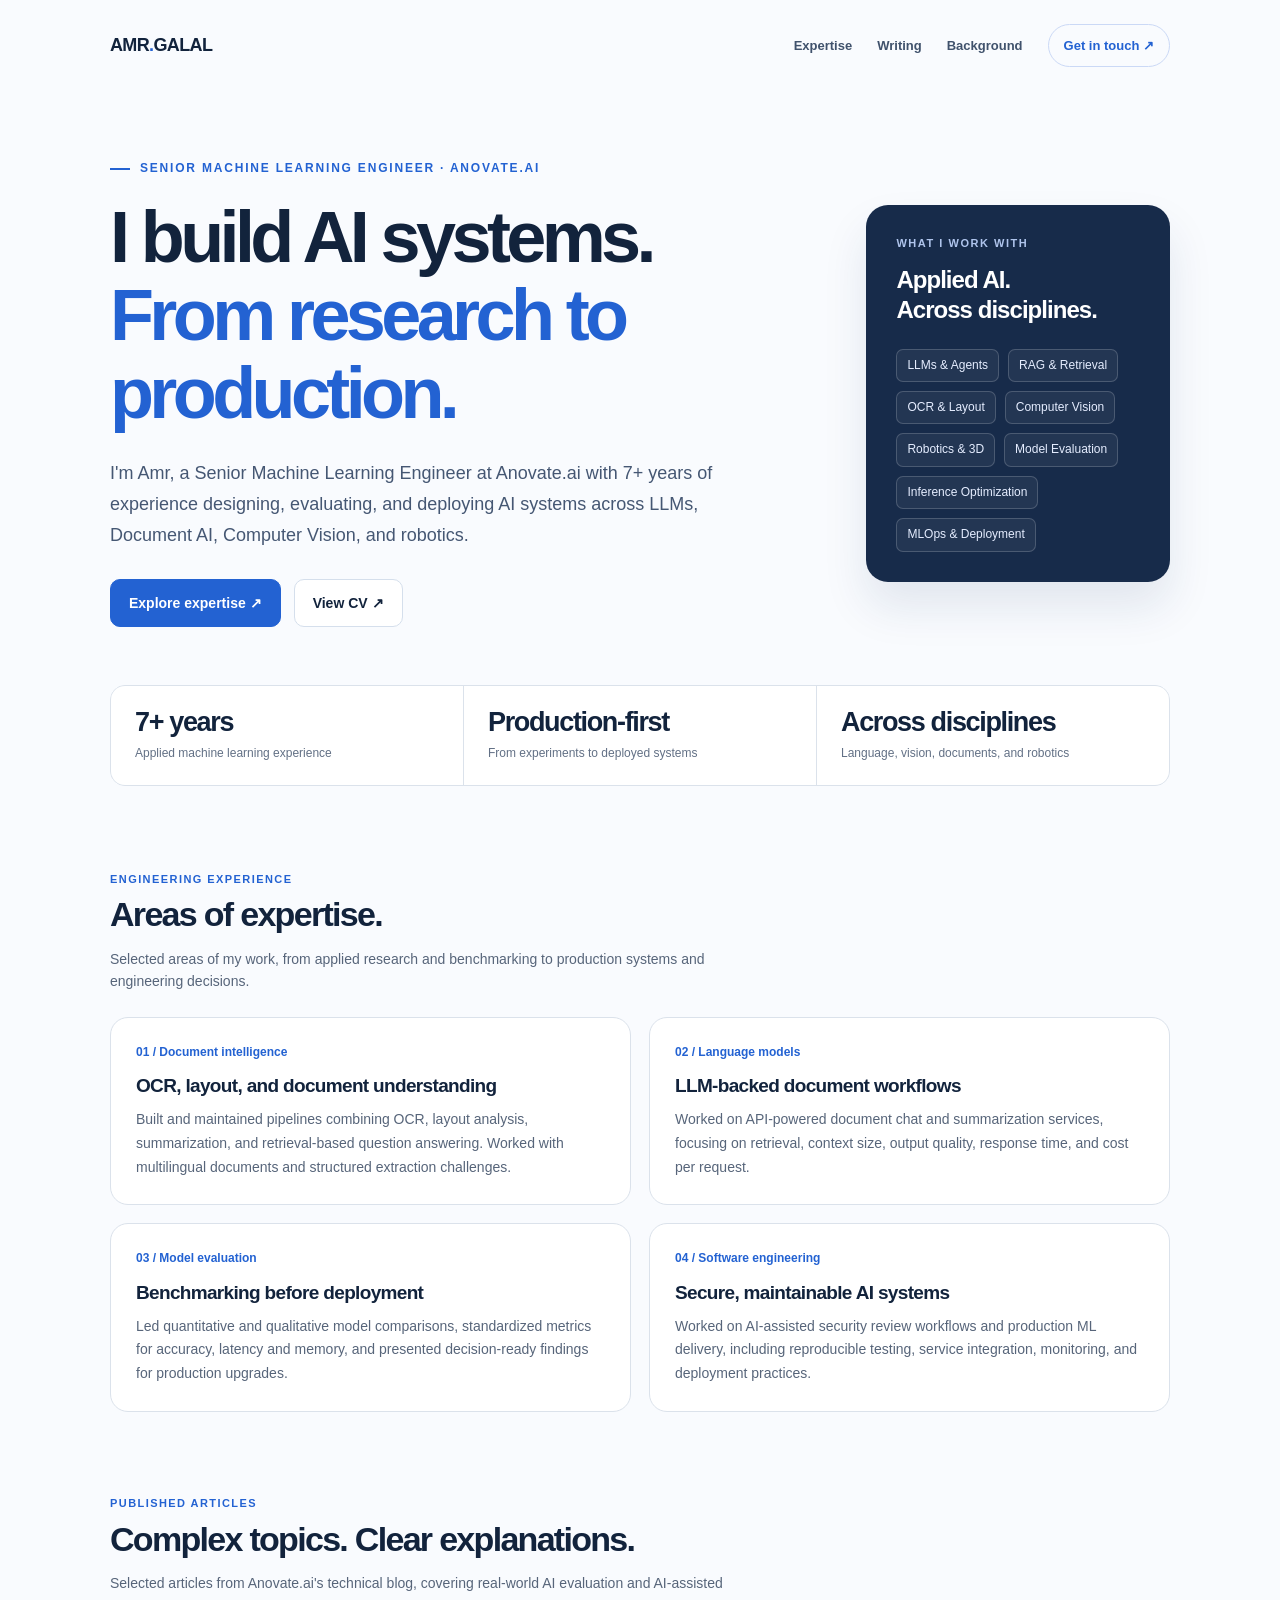
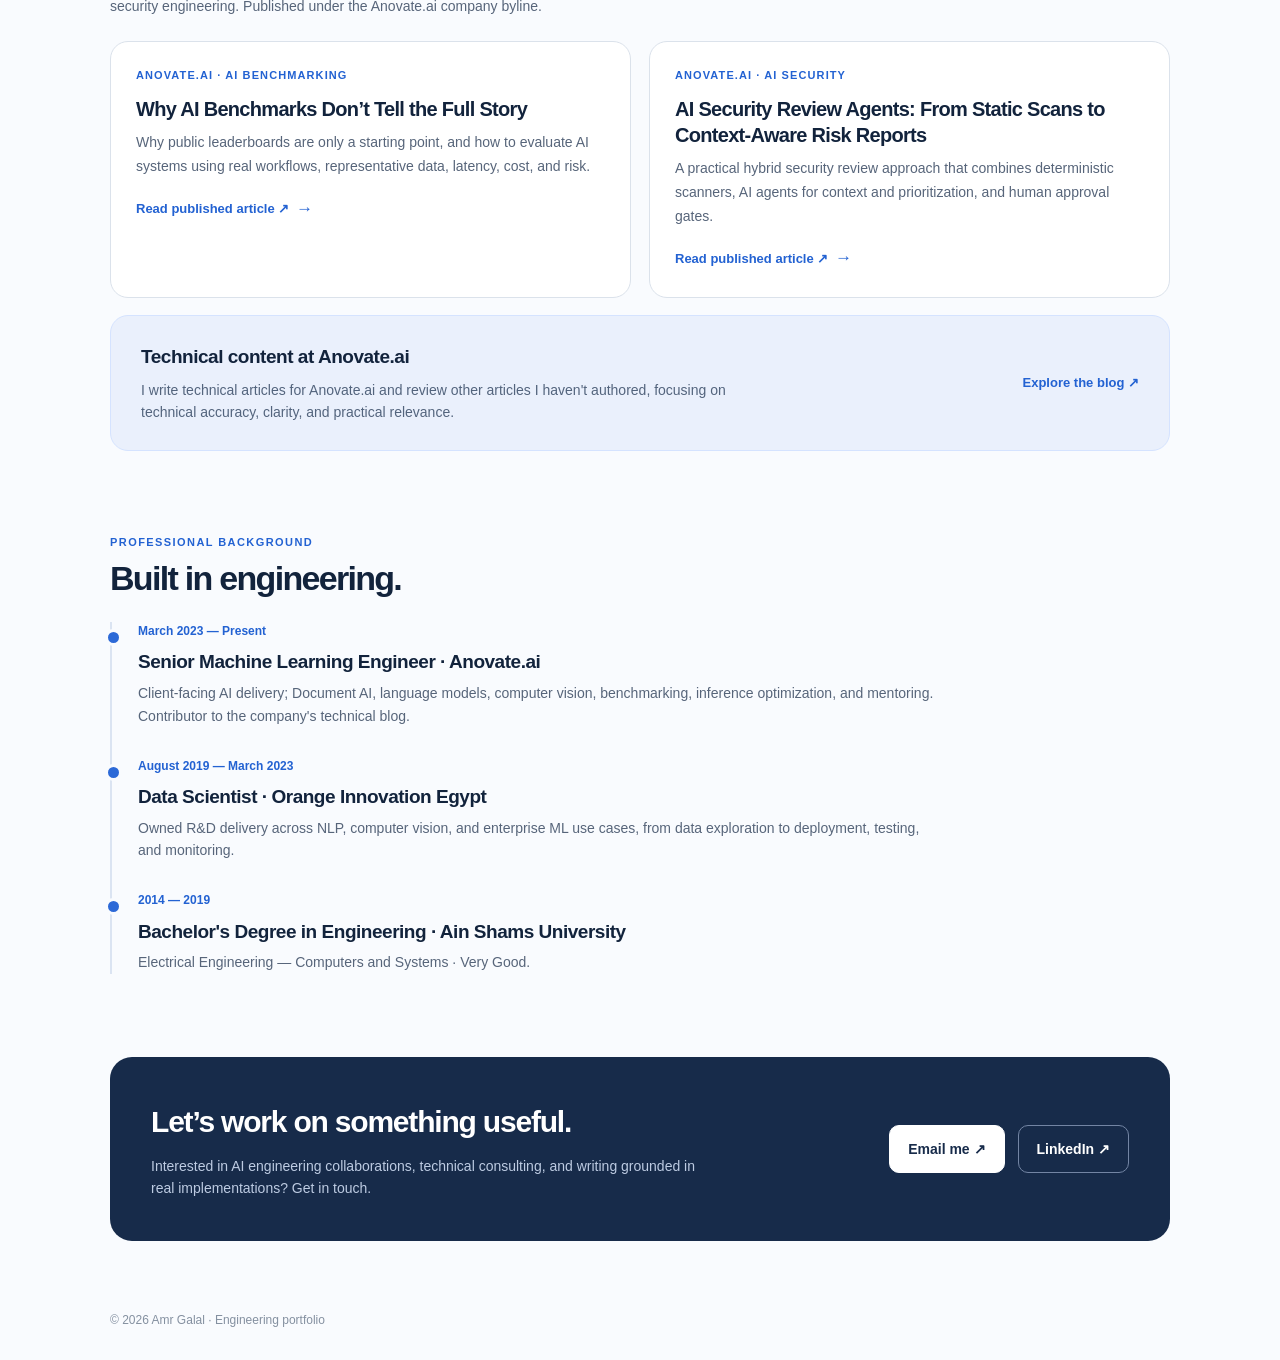
==== commit a9a31ff7: "Refine article review credit, degree, and footer only" ====
--- a/index.html
+++ b/index.html
@@ -14,8 +14,8 @@
 <article class="tile"><div class="tag">Anovate.ai · AI benchmarking</div><h3>Why AI Benchmarks Don’t Tell the Full Story</h3><p>Why public leaderboards are only a starting point, and how to evaluate AI systems using real workflows, representative data, latency, cost, and risk.</p><a class="read" href="https://anovate.ai/blog/why-ai-benchmarks-dont-tell-the-full-story" target="_blank" rel="noopener noreferrer">Read published article ↗</a></article>
 <article class="tile"><div class="tag">Anovate.ai · AI security</div><h3>AI Security Review Agents: From Static Scans to Context-Aware Risk Reports</h3><p>A practical hybrid security review approach that combines deterministic scanners, AI agents for context and prioritization, and human approval gates.</p><a class="read" href="https://anovate.ai/blog/ai-security-review-agents" target="_blank" rel="noopener noreferrer">Read published article ↗</a></article>
 </div>
-<div class="published"><div><h3>Technical content at Anovate.ai</h3><p>I contribute to articles on AI systems, practical engineering decisions, and lessons from production workflows. Articles on the company site carry the Anovate.ai byline.</p></div><a href="https://anovate.ai/blog" target="_blank" rel="noopener noreferrer">Explore the blog ↗</a></div>
+<div class="published"><div><h3>Technical content at Anovate.ai</h3><p>I write technical articles for Anovate.ai and review other articles I haven't authored, focusing on technical accuracy, clarity, and practical relevance.</p></div><a href="https://anovate.ai/blog" target="_blank" rel="noopener noreferrer">Explore the blog ↗</a></div>
 </section>
-<section class="section" id="experience"><div class="section-header"><div><div class="kicker">Professional background</div><h2>Built in engineering.</h2></div></div><div class="timeline"><div class="job"><div class="date">March 2023 — Present</div><h3>Senior Machine Learning Engineer · Anovate.ai</h3><p>Client-facing AI delivery; Document AI, language models, computer vision, benchmarking, inference optimization, and mentoring. Contributor to the company's technical blog.</p></div><div class="job"><div class="date">August 2019 — March 2023</div><h3>Data Scientist · Orange Innovation Egypt</h3><p>Owned R&D delivery across NLP, computer vision, and enterprise ML use cases, from data exploration to deployment, testing, and monitoring.</p></div><div class="job"><div class="date">2014 — 2019</div><h3>B.Eng. · Ain Shams University</h3><p>Electrical Engineering — Computers and Systems · Very Good.</p></div></div></section>
+<section class="section" id="experience"><div class="section-header"><div><div class="kicker">Professional background</div><h2>Built in engineering.</h2></div></div><div class="timeline"><div class="job"><div class="date">March 2023 — Present</div><h3>Senior Machine Learning Engineer · Anovate.ai</h3><p>Client-facing AI delivery; Document AI, language models, computer vision, benchmarking, inference optimization, and mentoring. Contributor to the company's technical blog.</p></div><div class="job"><div class="date">August 2019 — March 2023</div><h3>Data Scientist · Orange Innovation Egypt</h3><p>Owned R&D delivery across NLP, computer vision, and enterprise ML use cases, from data exploration to deployment, testing, and monitoring.</p></div><div class="job"><div class="date">2014 — 2019</div><h3>Bachelor's Degree in Engineering · Ain Shams University</h3><p>Electrical Engineering — Computers and Systems · Very Good.</p></div></div></section>
 <section class="contact" id="contact"><div><h2>Let’s work on something useful.</h2><p>Interested in AI engineering collaborations, technical consulting, and writing grounded in real implementations? Get in touch.</p></div><div class="actions"><a class="btn" href="mailto:a.galal.arafa@gmail.com">Email me ↗</a><a class="btn secondary" style="background:transparent;border-color:#7385a4;color:white" href="https://www.linkedin.com/in/amrgalal7" target="_blank" rel="noopener noreferrer">LinkedIn ↗</a></div></section>
-</main><footer><span>© 2026 Amr Galal · Engineering portfolio</span><span>Built around real engineering experience.</span></footer></body></html>+</main><footer><span>© 2026 Amr Galal · Engineering portfolio</span></footer></body></html>
